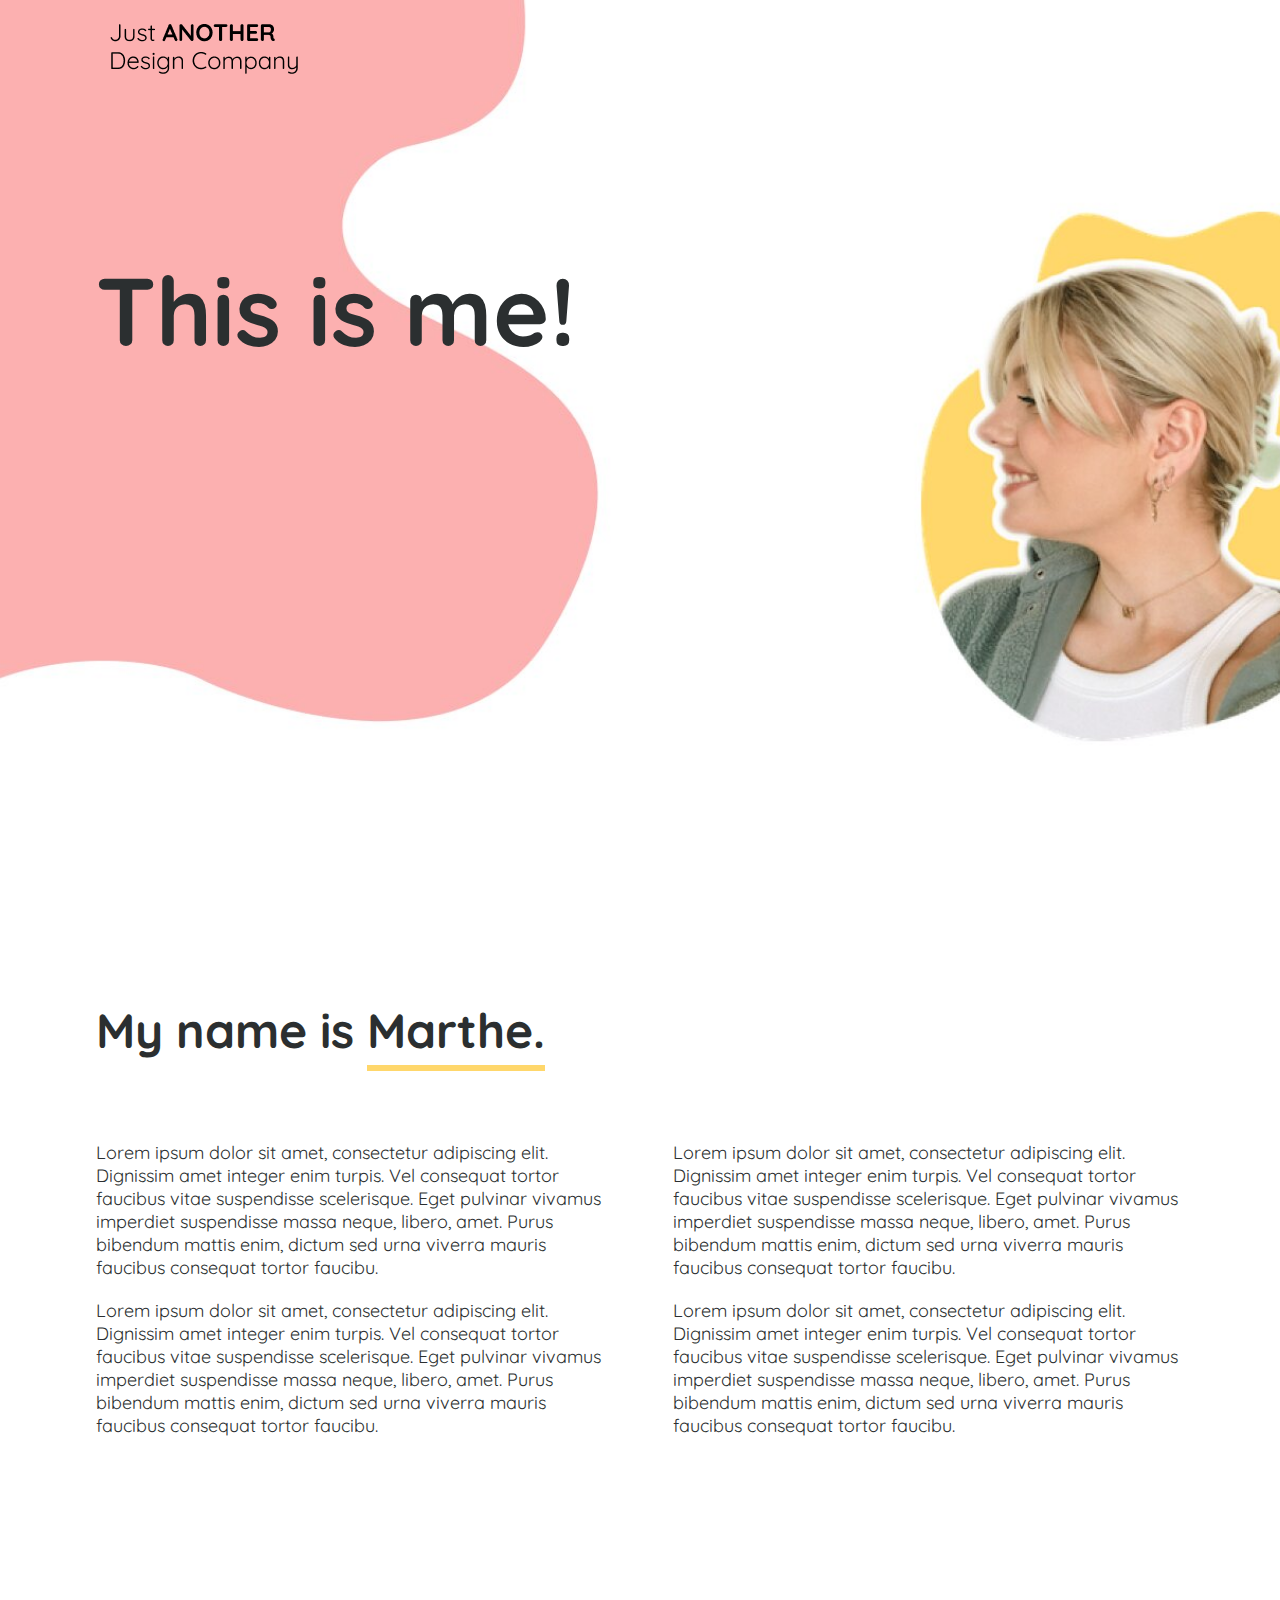
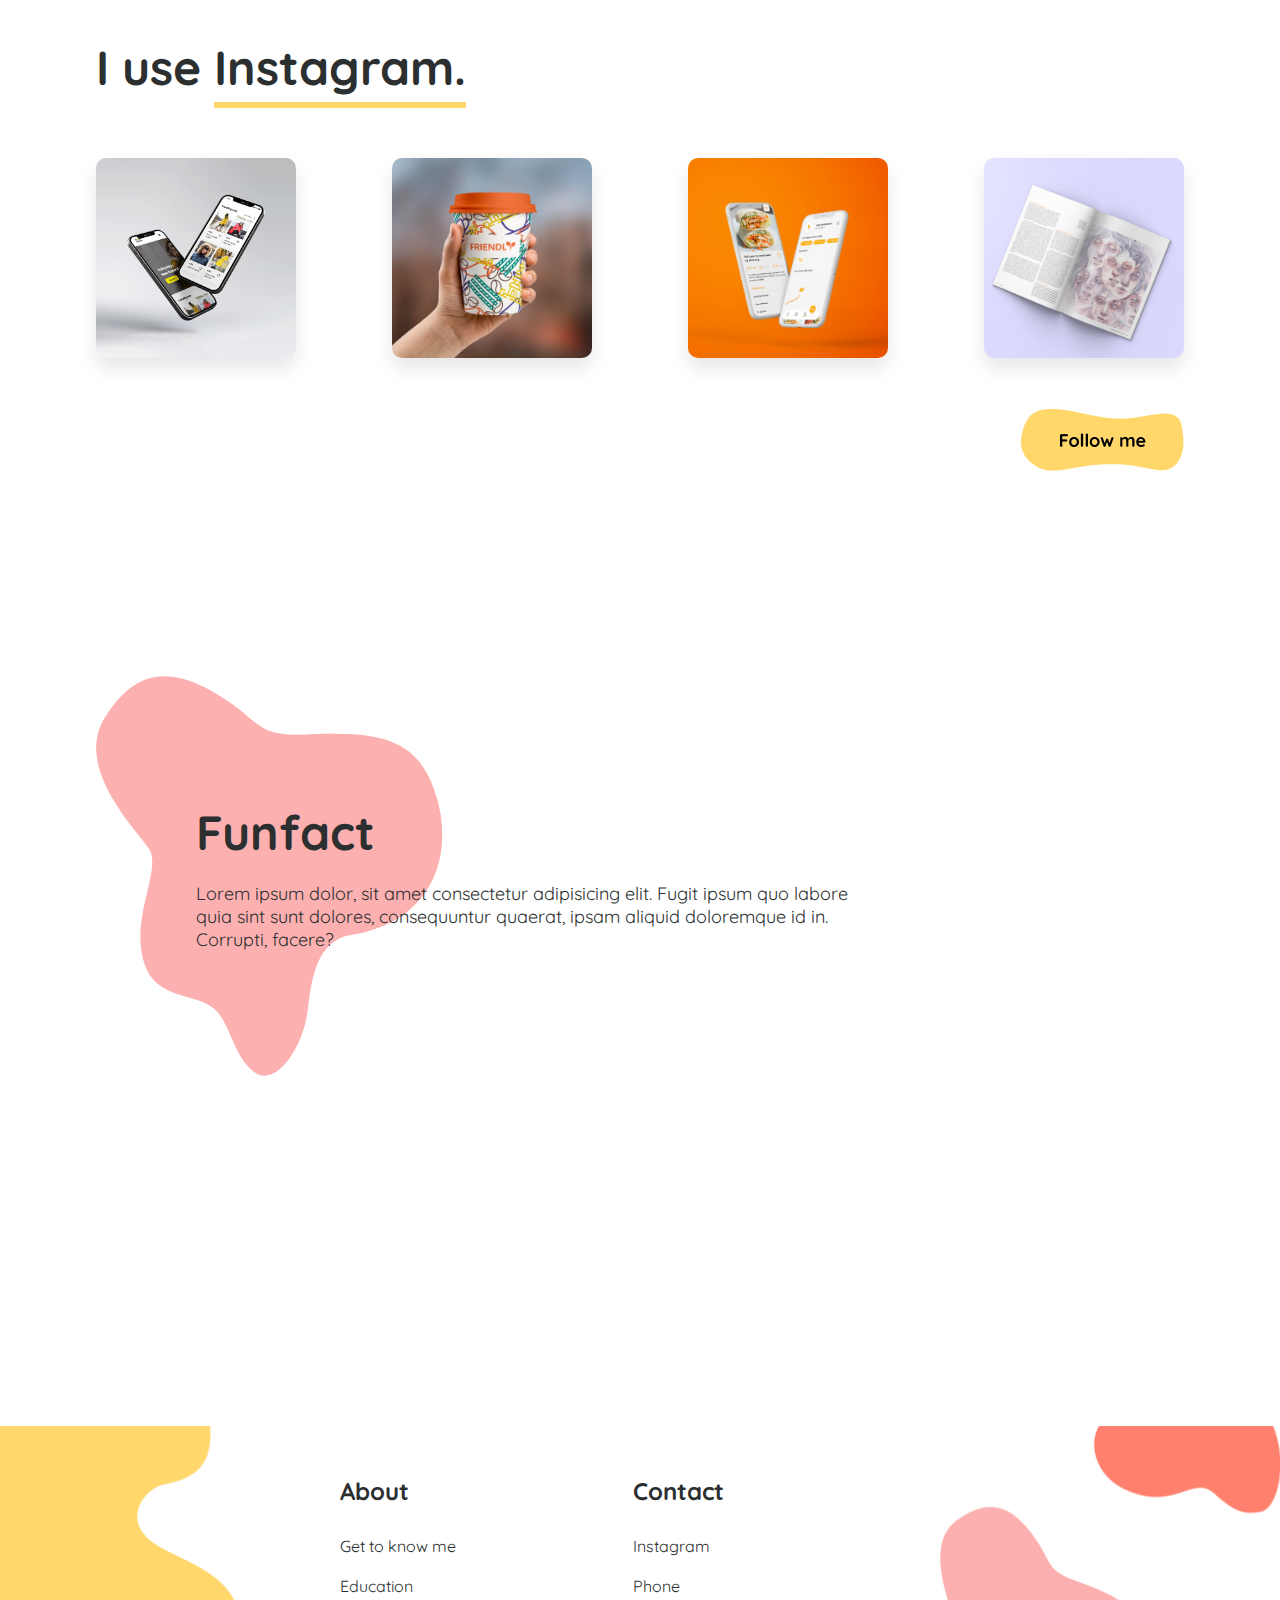
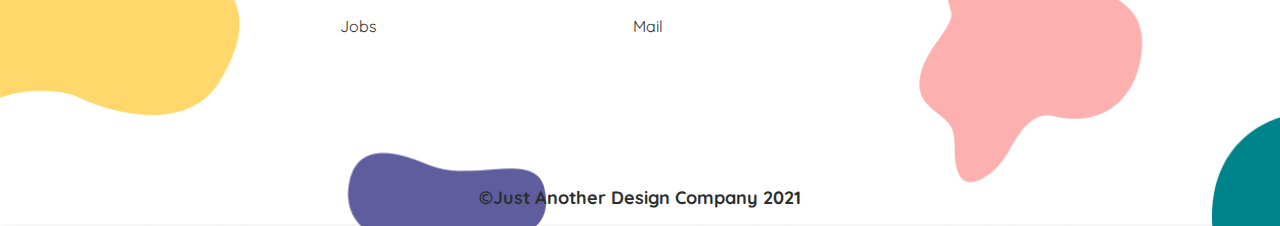
==== about.html @ adb92603 "Fixing the footer and other bugs" ====
<!DOCTYPE html>
<html lang="en">

<head>
    <meta charset="UTF-8">
    <meta name="description"
        content="Welcome! This is my portfolio, here you can read about my old and upcoming projects.">
    <meta http-equiv="X-UA-Compatible" content="IE=edge">
    <meta name="viewport" content="width=device-width, initial-scale=1.0">
    <title>Marthe Bjørnsen</title>

    <!-- Css Main Stylesheet -->
    <link rel="stylesheet" href="css/main.css">

    <!-- Fontawesome -->
    <link rel="stylesheet" href="https://use.fontawesome.com/releases/v5.15.3/css/all.css"
        integrity="sha384-SZXxX4whJ79/gErwcOYf+zWLeJdY/qpuqC4cAa9rOGUstPomtqpuNWT9wdPEn2fk" crossorigin="anonymous">
</head>

<body>
    <header>
        <div class="header__container">
            <div class="nav">
                <div class="logo__container">
                    <a href="index.html">
                        <img class="logo" src="img/logo.png" alt="Just another design company logo in letters">
                    </a>
                </div>
                <ul class="hide nav__list">
                    <li class="nav__item"><a class="nav__item" href="index.html">Home</a></li>
                    <li class="nav__item"><a class="nav__item" href="projects.html">Projects</a></li>
                    <li class="nav__item"><a class="nav__item" href="about.html">About</a></li>
                    <li class="nav__item"><a class="nav__item" href="contact.html">Contact</a></li>
                </ul>
                <button class="hamburger-menu" id="hamburger-menu">
                    <i class="fas fa-bars"></i>
                </button>
            </div>
        </div>
    </header>

    <main>
        <div class="hero__container--about">
            <div class="hero__heading">
                <h1>This is me!</h1>
            </div>
        </div>

        <div class="content">
            <div class="about__me--container">
                <h2>My name is <span class="hyperlink-yellow">Marthe.</span></h2>
                <div class="about__me">
                    <div class="about__me--paragraph">
                        <p class="body-text">
                            Lorem ipsum dolor sit amet, consectetur adipiscing elit. Dignissim amet integer enim turpis.
                            Vel consequat tortor faucibus vitae suspendisse scelerisque. Eget pulvinar vivamus imperdiet
                            suspendisse massa neque, libero, amet. Purus bibendum mattis enim, dictum sed urna viverra
                            mauris faucibus consequat tortor faucibu.
                        </p>
                        <p class="body-text">
                            Lorem ipsum dolor sit amet, consectetur adipiscing elit. Dignissim amet integer enim turpis.
                            Vel consequat tortor faucibus vitae suspendisse scelerisque. Eget pulvinar vivamus imperdiet
                            suspendisse massa neque, libero, amet. Purus bibendum mattis enim, dictum sed urna viverra
                            mauris faucibus consequat tortor faucibu.
                        </p>
                    </div>
                    <div class="about__me--paragraph">
                        <p class="body-text">
                            Lorem ipsum dolor sit amet, consectetur adipiscing elit. Dignissim amet integer enim turpis.
                            Vel consequat tortor faucibus vitae suspendisse scelerisque. Eget pulvinar vivamus imperdiet
                            suspendisse massa neque, libero, amet. Purus bibendum mattis enim, dictum sed urna viverra
                            mauris faucibus consequat tortor faucibu.
                        </p>
                        <p class="body-text">
                            Lorem ipsum dolor sit amet, consectetur adipiscing elit. Dignissim amet integer enim turpis.
                            Vel consequat tortor faucibus vitae suspendisse scelerisque. Eget pulvinar vivamus imperdiet
                            suspendisse massa neque, libero, amet. Purus bibendum mattis enim, dictum sed urna viverra
                            mauris faucibus consequat tortor faucibu.
                        </p>
                    </div>
                </div>
            </div>
            <div class="about__instagram--container">
                <h2>I use <span class="hyperlink-yellow">Instagram.</span></h2>
                <div class="about__instagram">
                    <div class="insta__one"></div>
                    <div class="insta__two"></div>
                    <div class="insta__three"></div>
                    <div class="insta__four hide-four"></div>
                    <div class="insta__five hide-five"></div>
                    <div class="insta__six hide-six"></div>
                </div>
                <div class="follow-me__btn">
                    <a href="https://www.instagram.com/anotherdesigncompany/" target="_blank">
                        <img src="img/follow-me_btn.png" alt="Yellow button saying follow me">
                    </a>
                </div>
            </div>

            <div class="funfact__container">
                <div class="blob__img">
                    <div class="funfact__text">
                        <h2>Funfact</h2>
                        <p class="body-text">
                            Lorem ipsum dolor, sit amet consectetur adipisicing elit. Fugit ipsum quo labore quia sint
                            sunt dolores, consequuntur quaerat, ipsam aliquid doloremque id in. Corrupti, facere?
                        </p>
                    </div>
                </div>
            </div>
        </div>
    </main>

    <footer>
        <div class="footer__container">
            <div class="footer__text">
                <div class="footer__list">
                    <h3>About</h3>
                    <ul class="footer__items">
                        <li class="footer__link"><a class="footer__link" href="about.html">Get to know me</a></li>
                        <li class="footer__link"><a class="footer__link" href="about.html">Education</a></li>
                        <li class="footer__link"><a class="footer__link" href="about.html">Jobs</a></li>
                    </ul>
                </div>
                <div class="footer__list">
                    <h3>Contact</h3>
                    <ul class="footer__items">
                        <li class="footer__link"><a class="footer__link" href="contact.html">Instagram</a></li>
                        <li class="footer__link"><a class="footer__link" href="contact.html">Phone</a></li>
                        <li class="footer__link"><a class="footer__link" href="contact.html">Mail</a></li>
                    </ul>
                </div>
            </div>
        </div>
        <div class="copyright__container">
            <p class="body-text__bold">©Just Another Design Company 2021</p>
        </div>
    </footer>

    <script src="js/header.js"></script>
</body>

</html>
---- css/main.css ----
@import "./partials/variables.css";
@import "./partials/layout.css";
@import "./partials/header.css";
@import "./partials/footer.css";
@import "./partials/home.css";
@import "./partials/projects.css";
@import "./partials/project-specific.css";
@import "./partials/about.css";
@import "./partials/contact.css";
@import "./partials/media.css";
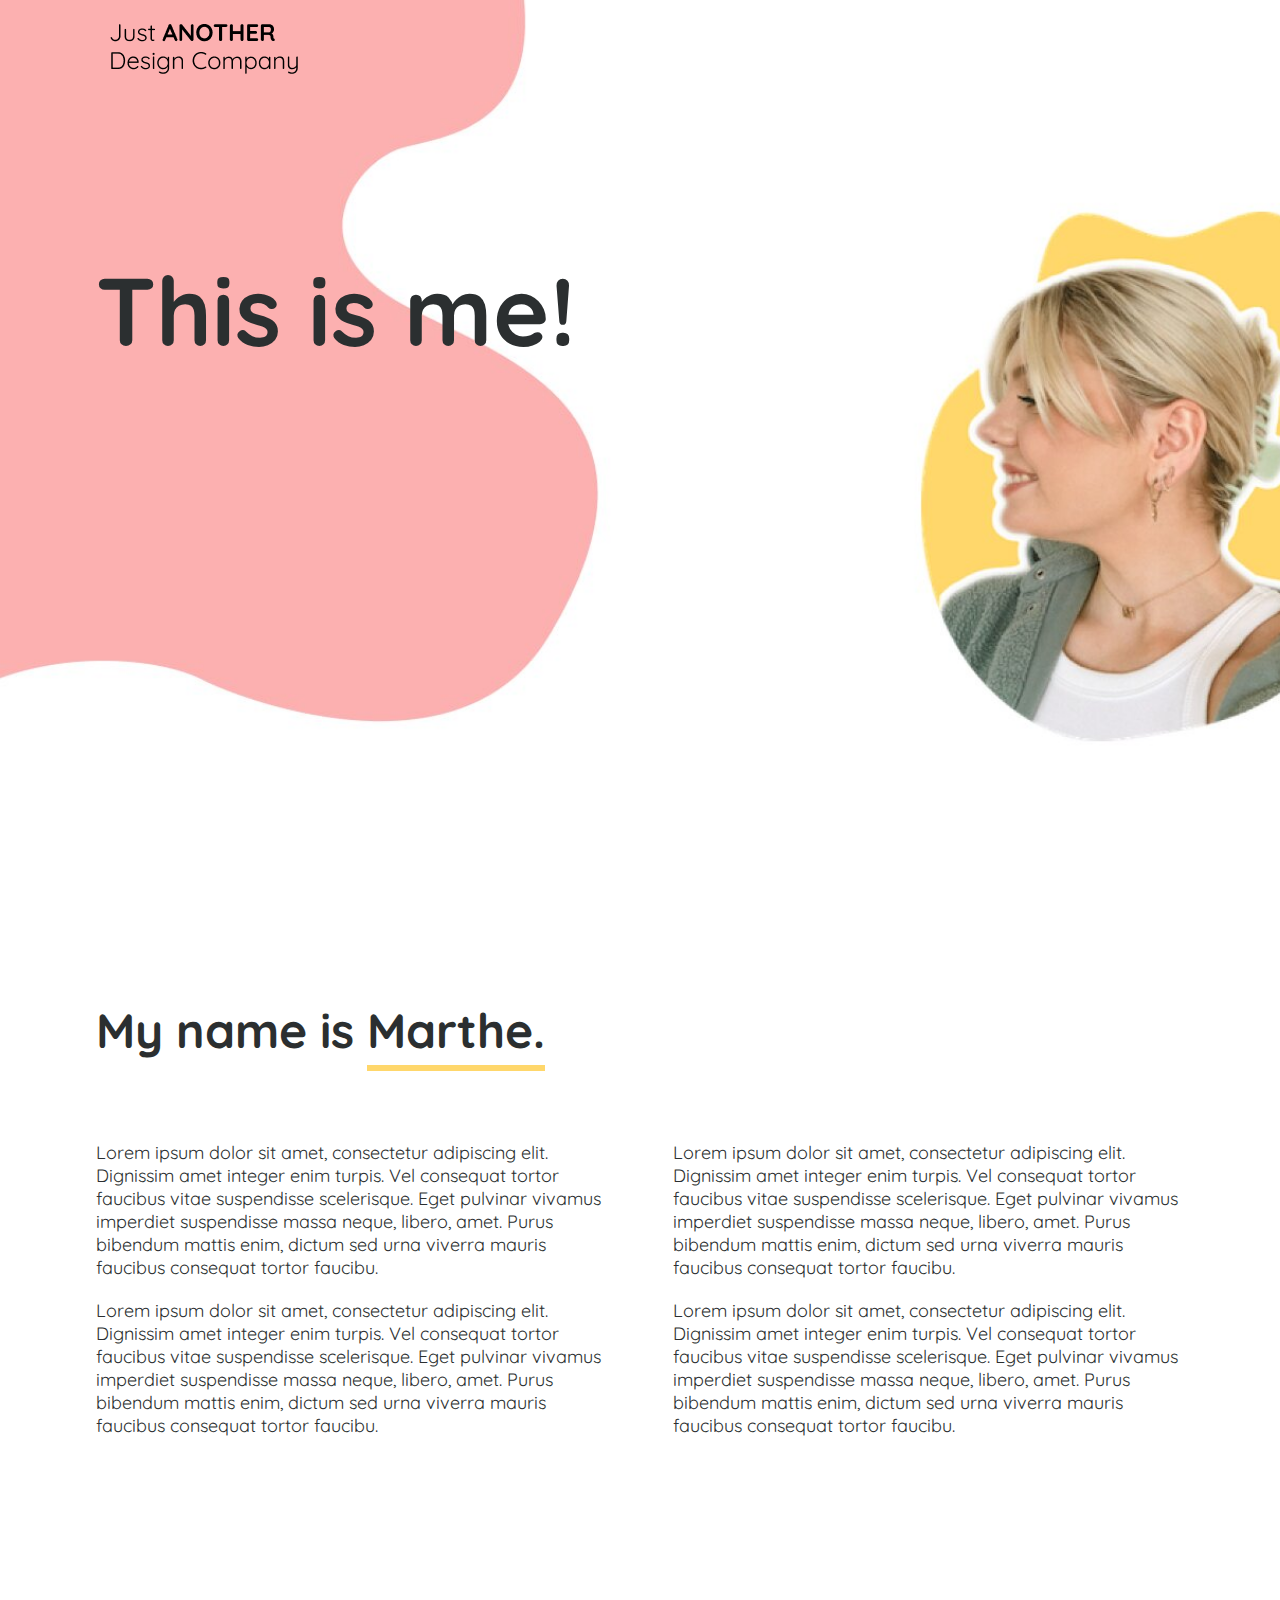
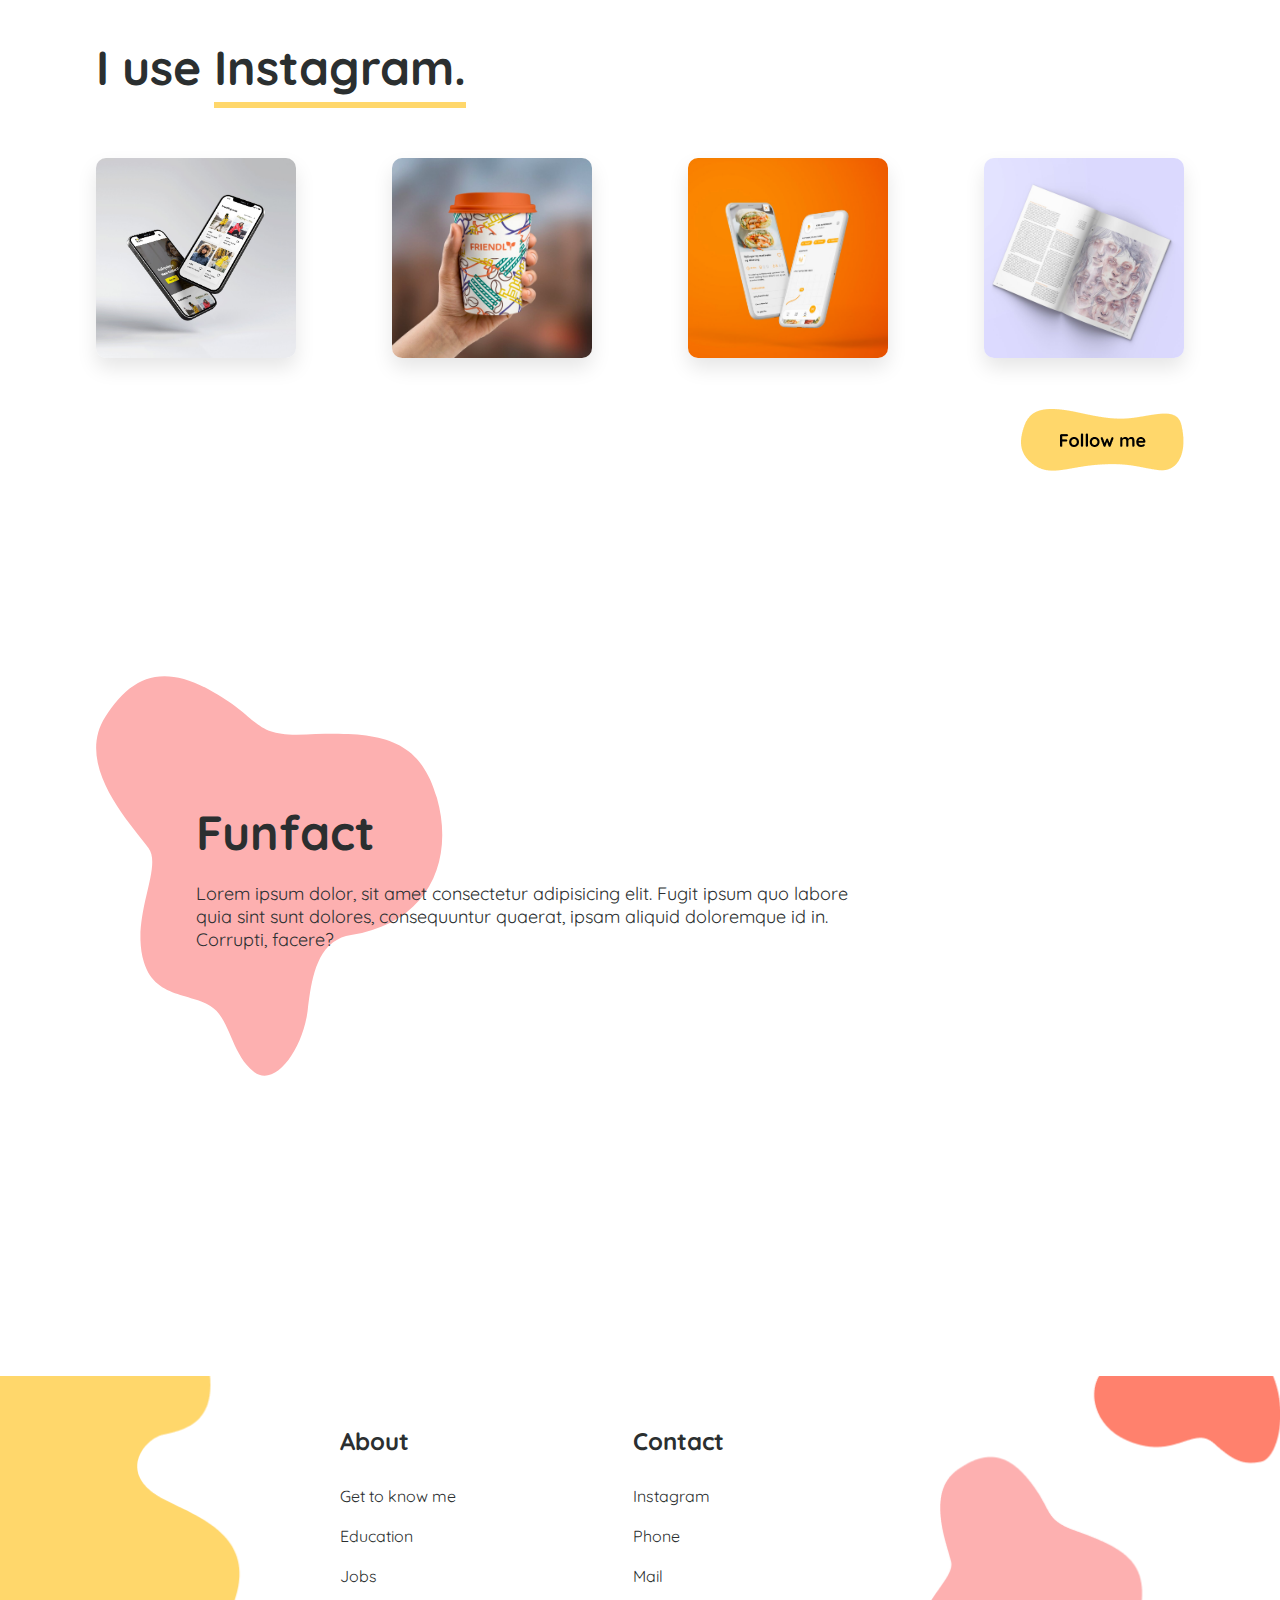
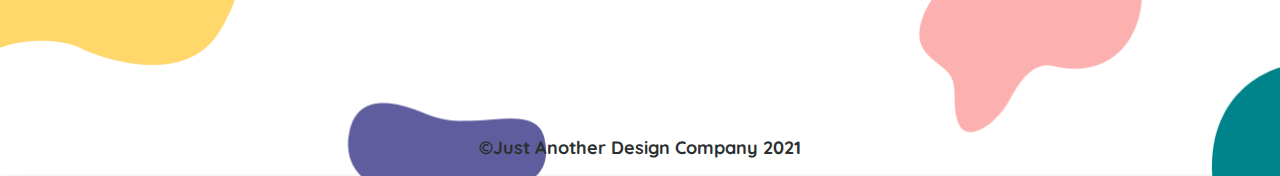
==== commit 02bd3cbf: "fixed the specific pages and made the header responsive" ====
--- a/about.html
+++ b/about.html
@@ -92,7 +92,7 @@
                 </div>
                 <div class="follow-me__btn">
                     <a href="https://www.instagram.com/anotherdesigncompany/" target="_blank">
-                        <img src="img/follow-me_btn.png" alt="Yellow button saying follow me">
+                        <img src="img/btn/follow-me_btn.png" alt="Yellow button saying follow me">
                     </a>
                 </div>
             </div>
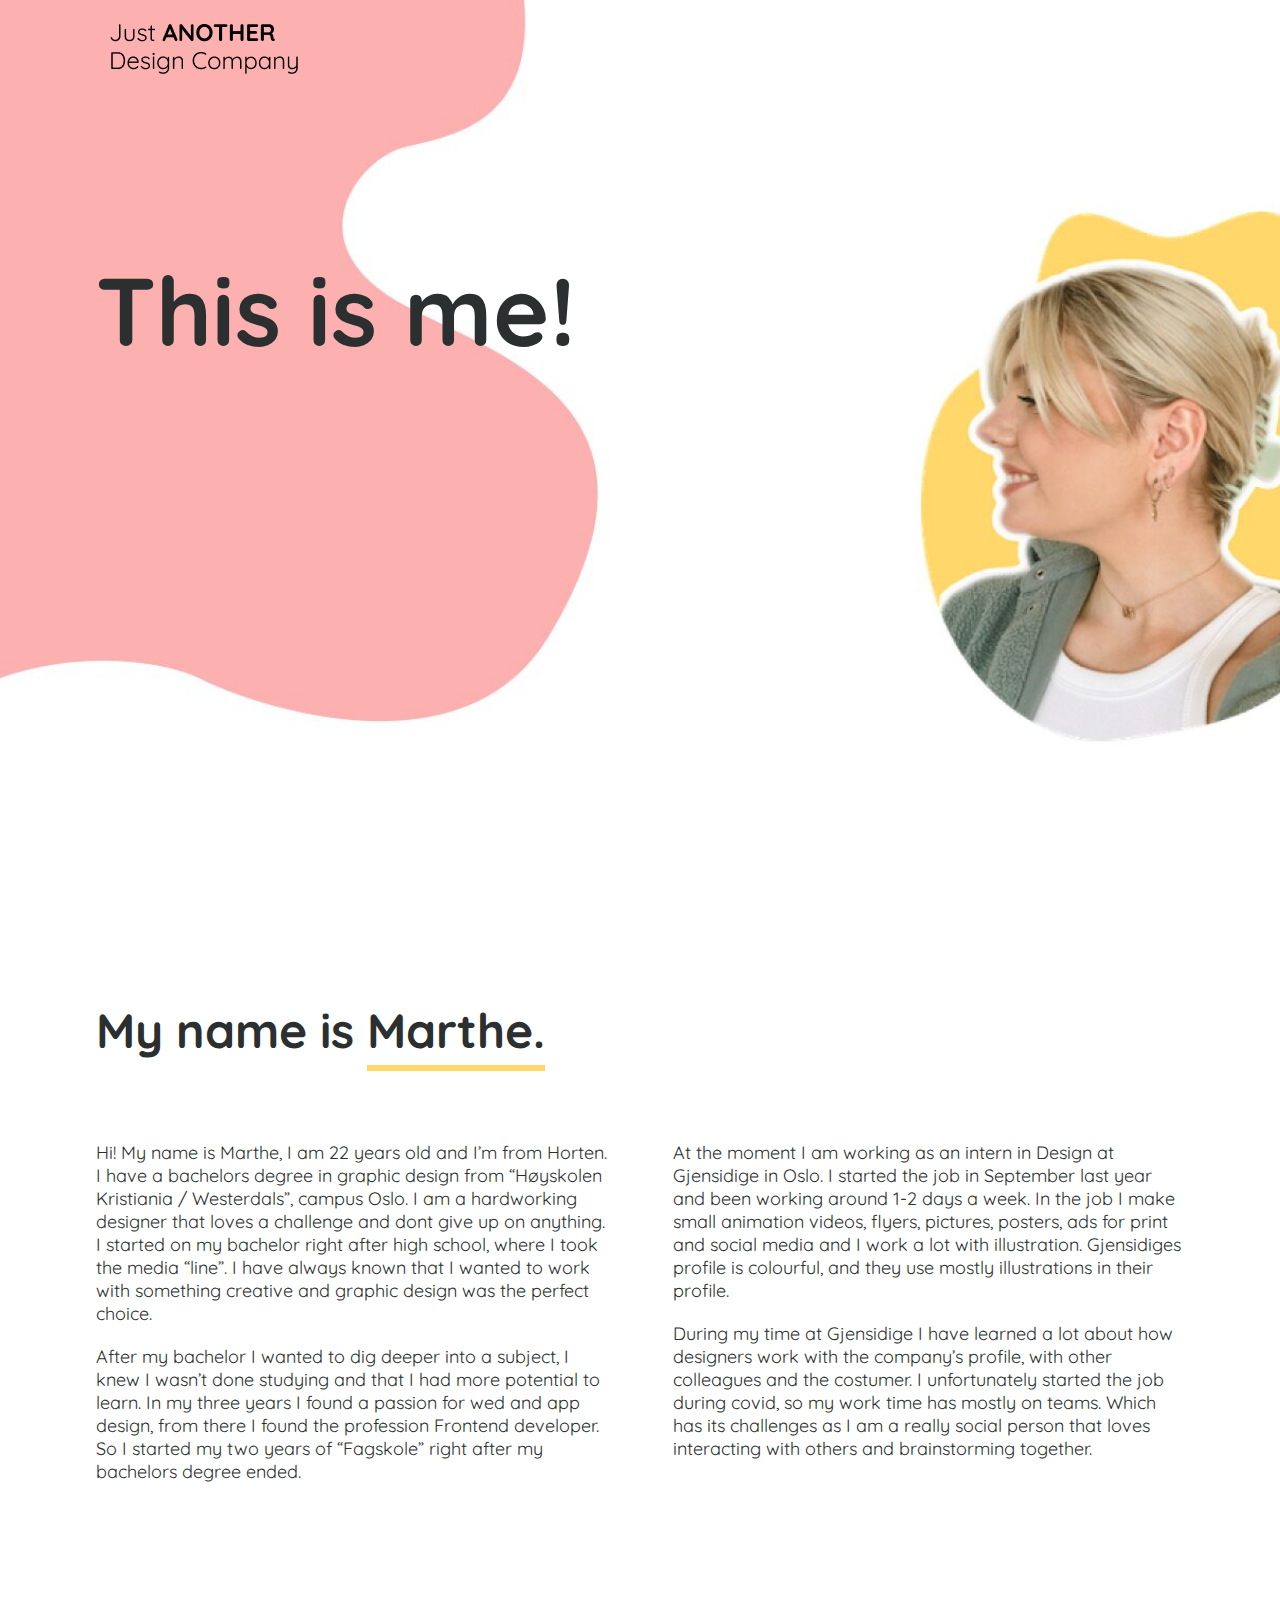
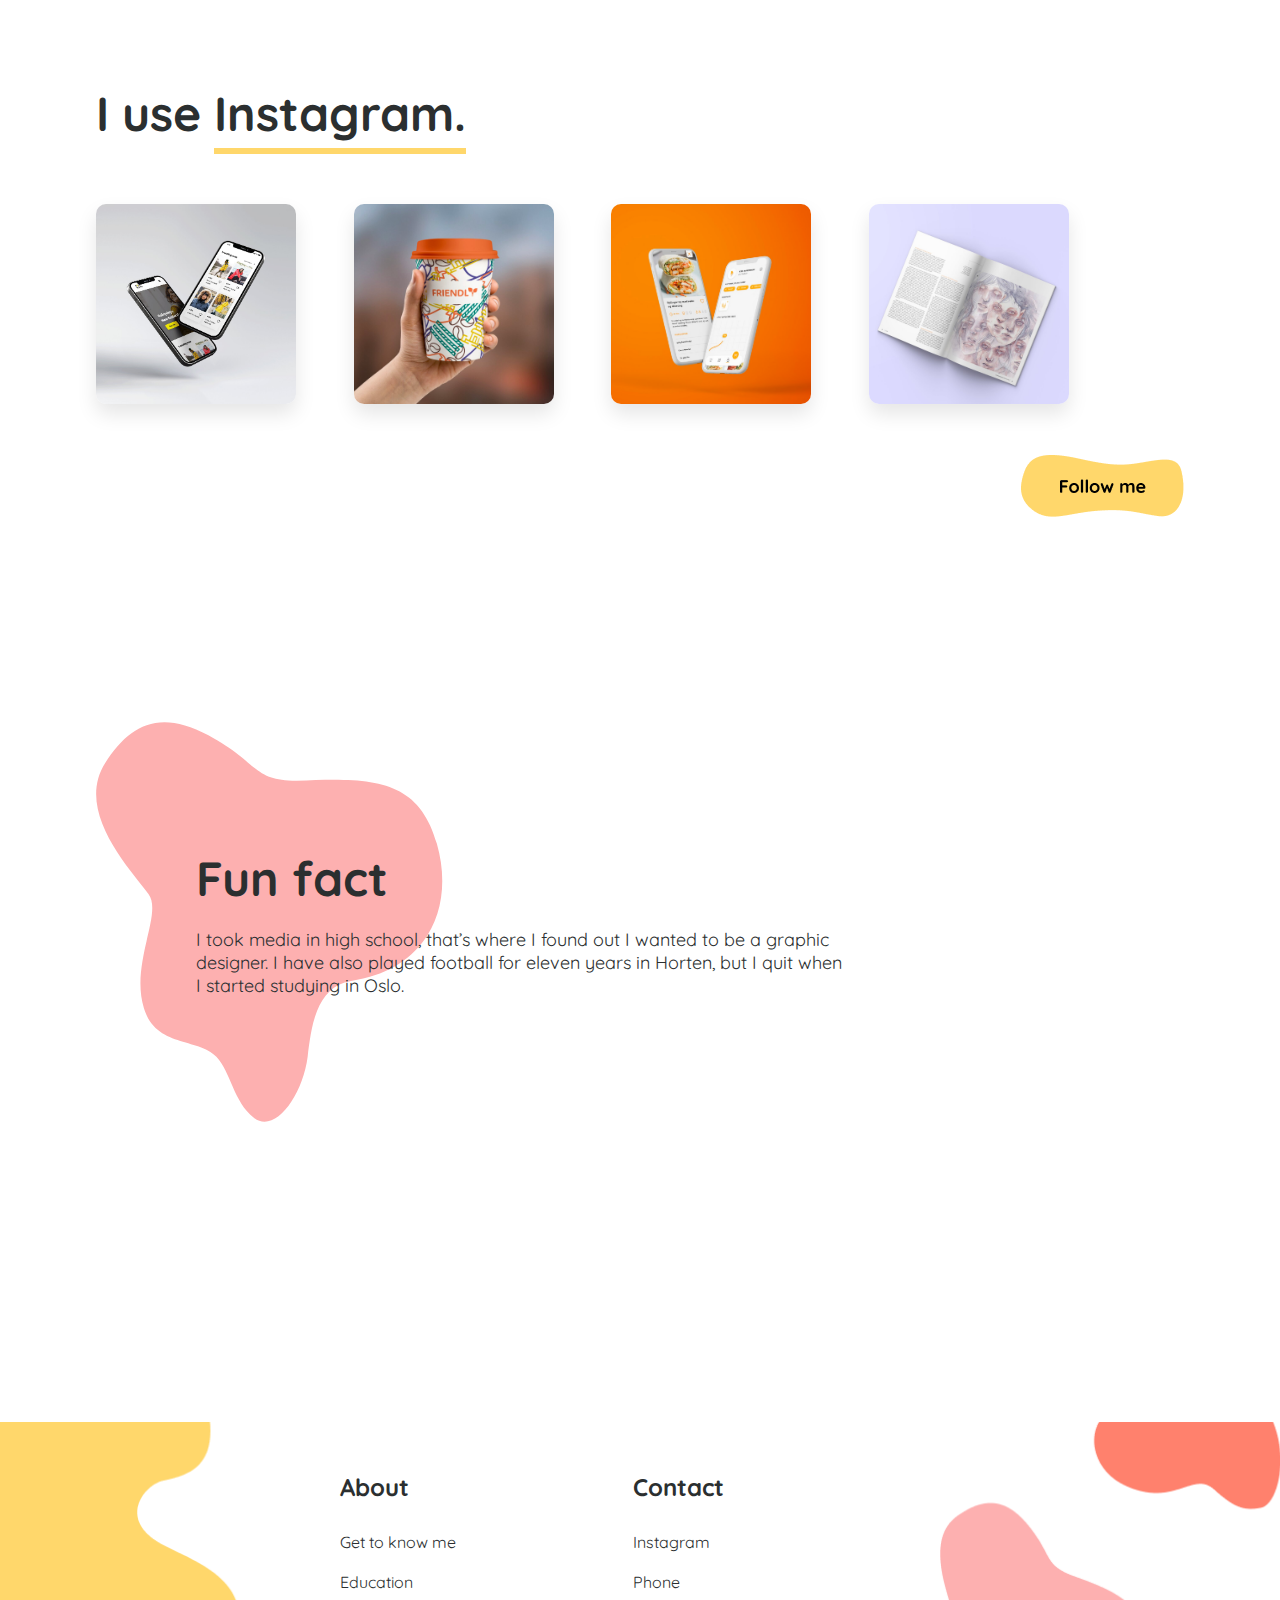
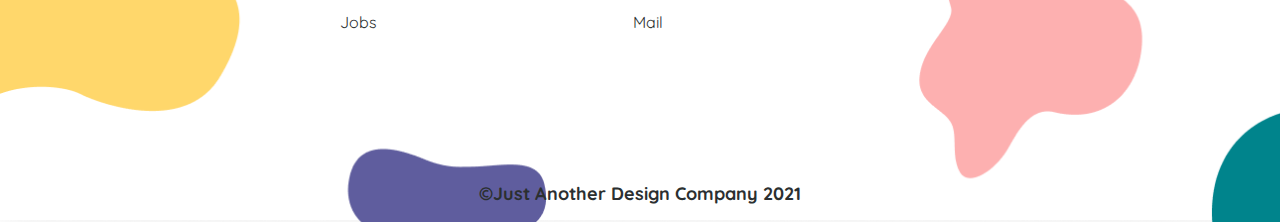
==== commit aff380cc: "bugs" ====
--- a/about.html
+++ b/about.html
@@ -4,10 +4,10 @@
 <head>
     <meta charset="UTF-8">
     <meta name="description"
-        content="Welcome! This is my portfolio, here you can read about my old and upcoming projects.">
+        content="Hi! My name is Marthe, I am a graphic designer and a Frontend student! If you have any questions dont hesitate to contact me!">
     <meta http-equiv="X-UA-Compatible" content="IE=edge">
     <meta name="viewport" content="width=device-width, initial-scale=1.0">
-    <title>Marthe Bjørnsen</title>
+    <title>About me</title>
 
     <!-- Css Main Stylesheet -->
     <link rel="stylesheet" href="css/main.css">
@@ -26,15 +26,17 @@
                         <img class="logo" src="img/logo.png" alt="Just another design company logo in letters">
                     </a>
                 </div>
-                <ul class="hide nav__list">
-                    <li class="nav__item"><a class="nav__item" href="index.html">Home</a></li>
-                    <li class="nav__item"><a class="nav__item" href="projects.html">Projects</a></li>
-                    <li class="nav__item"><a class="nav__item" href="about.html">About</a></li>
-                    <li class="nav__item"><a class="nav__item" href="contact.html">Contact</a></li>
-                </ul>
-                <button class="hamburger-menu" id="hamburger-menu">
-                    <i class="fas fa-bars"></i>
-                </button>
+                <div class="nav__container">
+                    <ul class="hide nav__list">
+                        <li class="nav__item"><a class="nav__item" href="index.html">Home</a></li>
+                        <li class="nav__item"><a class="nav__item" href="projects.html">Projects</a></li>
+                        <li class="nav__item"><a class="nav__item" href="about.html">About</a></li>
+                        <li class="nav__item"><a class="nav__item" href="contact.html">Contact</a></li>
+                    </ul>
+                    <button class="hamburger-menu" id="hamburger-menu">
+                        <i class="fas fa-bars"></i>
+                    </button>
+                </div>
             </div>
         </div>
     </header>
@@ -52,30 +54,32 @@
                 <div class="about__me">
                     <div class="about__me--paragraph">
                         <p class="body-text">
-                            Lorem ipsum dolor sit amet, consectetur adipiscing elit. Dignissim amet integer enim turpis.
-                            Vel consequat tortor faucibus vitae suspendisse scelerisque. Eget pulvinar vivamus imperdiet
-                            suspendisse massa neque, libero, amet. Purus bibendum mattis enim, dictum sed urna viverra
-                            mauris faucibus consequat tortor faucibu.
+                            Hi! My name is Marthe, I am 22 years old and I’m from Horten. I have a bachelors degree in
+                            graphic design from “Høyskolen Kristiania / Westerdals”, campus Oslo. I am a hardworking
+                            designer that loves a challenge and dont give up on anything. I started on my bachelor right
+                            after high school, where I took the media “line”. I have always known that I wanted to work
+                            with something creative and graphic design was the perfect choice.
                         </p>
                         <p class="body-text">
-                            Lorem ipsum dolor sit amet, consectetur adipiscing elit. Dignissim amet integer enim turpis.
-                            Vel consequat tortor faucibus vitae suspendisse scelerisque. Eget pulvinar vivamus imperdiet
-                            suspendisse massa neque, libero, amet. Purus bibendum mattis enim, dictum sed urna viverra
-                            mauris faucibus consequat tortor faucibu.
+                            After my bachelor I wanted to dig deeper into a subject, I knew I wasn’t done studying and
+                            that I had more potential to learn. In my three years I found a passion for wed and app
+                            design, from there I found the profession Frontend developer. So I started my two years of
+                            “Fagskole” right after my bachelors degree ended.
                         </p>
                     </div>
                     <div class="about__me--paragraph">
                         <p class="body-text">
-                            Lorem ipsum dolor sit amet, consectetur adipiscing elit. Dignissim amet integer enim turpis.
-                            Vel consequat tortor faucibus vitae suspendisse scelerisque. Eget pulvinar vivamus imperdiet
-                            suspendisse massa neque, libero, amet. Purus bibendum mattis enim, dictum sed urna viverra
-                            mauris faucibus consequat tortor faucibu.
+                            At the moment I am working as an intern in Design at Gjensidige in Oslo. I started the job
+                            in September last year and been working around 1-2 days a week. In the job I make small
+                            animation videos, flyers, pictures, posters, ads for print and social media and I work a lot
+                            with illustration. Gjensidiges profile is colourful, and they use mostly illustrations in
+                            their profile.
                         </p>
                         <p class="body-text">
-                            Lorem ipsum dolor sit amet, consectetur adipiscing elit. Dignissim amet integer enim turpis.
-                            Vel consequat tortor faucibus vitae suspendisse scelerisque. Eget pulvinar vivamus imperdiet
-                            suspendisse massa neque, libero, amet. Purus bibendum mattis enim, dictum sed urna viverra
-                            mauris faucibus consequat tortor faucibu.
+                            During my time at Gjensidige I have learned a lot about how designers work with the
+                            company’s profile, with other colleagues and the costumer. I unfortunately started the job
+                            during covid, so my work time has mostly on teams. Which has its challenges as I am a really
+                            social person that loves interacting with others and brainstorming together.
                         </p>
                     </div>
                 </div>
@@ -83,12 +87,24 @@
             <div class="about__instagram--container">
                 <h2>I use <span class="hyperlink-yellow">Instagram.</span></h2>
                 <div class="about__instagram">
-                    <div class="insta__one"></div>
-                    <div class="insta__two"></div>
-                    <div class="insta__three"></div>
-                    <div class="insta__four hide-four"></div>
-                    <div class="insta__five hide-five"></div>
-                    <div class="insta__six hide-six"></div>
+                    <a href="https://www.instagram.com/anotherdesigncompany/" target="_blank">
+                        <div class="insta__one"></div>
+                    </a>
+                    <a href="https://www.instagram.com/anotherdesigncompany/" target="_blank">
+                        <div class="insta__two"></div>
+                    </a>
+                    <a href="https://www.instagram.com/anotherdesigncompany/" target="_blank">
+                        <div class="insta__three"></div>
+                    </a>
+                    <a href="https://www.instagram.com/anotherdesigncompany/" target="_blank">
+                        <div class="insta__four hide-four"></div>
+                    </a>
+                    <a href="https://www.instagram.com/anotherdesigncompany/" target="_blank">
+                        <div class="insta__five hide-five"></div>
+                    </a>
+                    <a href="https://www.instagram.com/anotherdesigncompany/" target="_blank">
+                        <div class="insta__six hide-six"></div>
+                    </a>
                 </div>
                 <div class="follow-me__btn">
                     <a href="https://www.instagram.com/anotherdesigncompany/" target="_blank">
@@ -100,10 +116,11 @@
             <div class="funfact__container">
                 <div class="blob__img">
                     <div class="funfact__text">
-                        <h2>Funfact</h2>
+                        <h2>Fun fact</h2>
                         <p class="body-text">
-                            Lorem ipsum dolor, sit amet consectetur adipisicing elit. Fugit ipsum quo labore quia sint
-                            sunt dolores, consequuntur quaerat, ipsam aliquid doloremque id in. Corrupti, facere?
+                            I took media in high school, that’s where I found out I wanted to be a graphic designer. I
+                            have also played football for eleven years in Horten, but I quit when I started studying in
+                            Oslo.
                         </p>
                     </div>
                 </div>
--- a/css/main.css
+++ b/css/main.css
@@ -7,4 +7,5 @@
 @import "./partials/project-specific.css";
 @import "./partials/about.css";
 @import "./partials/contact.css";
+@import "./partials/contact-confirmation.css";
 @import "./partials/media.css";